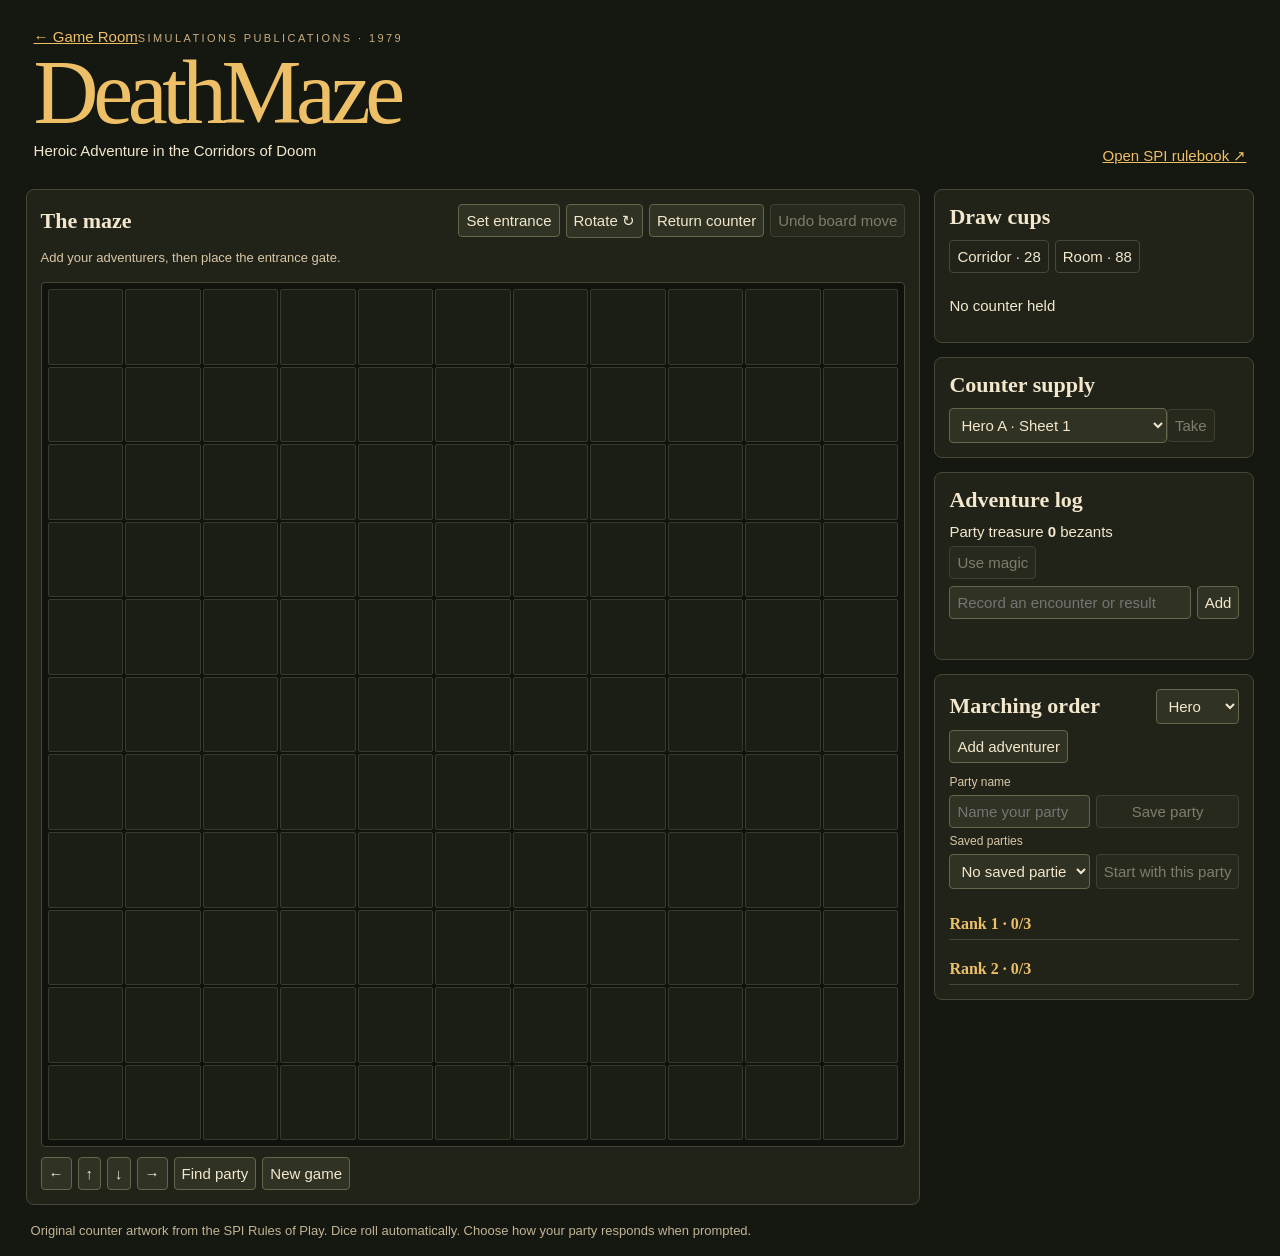
==== deathmaze/index.html @ 962af6fa "Hide routine DeathMaze exploration log messages" ====
<!doctype html>
<html lang="en">
<meta charset="utf-8">
<meta name="viewport" content="width=device-width,initial-scale=1">
<title>DeathMaze • Digital Tabletop</title>
<link rel="stylesheet" href="style.css?v=4">
<header><div><a href="../">← Game Room</a><span class="edition">SIMULATIONS PUBLICATIONS · 1979</span><h1>DeathMaze</h1><p>Heroic Adventure in the Corridors of Doom</p></div><a href="https://www.spigames.net/PDFv3/DeathMaze%20.pdf" target="_blank" rel="noopener">Open SPI rulebook ↗</a></header>
<main>
<section class="table">
<div class="toolbar"><h2>The maze</h2><button id="start">Set entrance</button><button id="rotate">Rotate ↻</button><button id="return">Return counter</button><button id="undo">Undo board move</button></div>
<p id="status" role="status"></p>
<div id="viewport"><div id="board" aria-label="Maze board"></div></div>
<div class="toolbar bottom"><button id="left" aria-label="Pan west">←</button><button id="up" aria-label="Pan north">↑</button><button id="down" aria-label="Pan south">↓</button><button id="right" aria-label="Pan east">→</button><button id="center">Find party</button><button id="reset">New game</button></div>
</section>
<aside>
<section><h2>Draw cups</h2><div id="cups" class="actions"></div><div id="held"></div></section>
<section><h2>Counter supply</h2><select id="supply" aria-label="Available counter"></select><button id="take">Take</button></section>
<section><h2>Adventure log</h2><p>Party treasure <strong id="party-treasure">0</strong> bezants</p><button id="magic">Use magic</button><form id="journal"><input id="note" aria-label="Adventure note" placeholder="Record an encounter or result" required><button>Add</button></form><ol id="log" aria-live="polite"></ol></section>
<section class="records"><div class="toolbar"><h2>Marching order</h2><select id="add-class" aria-label="New adventurer class"><option>Hero</option><option>Thief</option><option>Wizard</option></select><button id="add">Add adventurer</button></div><div class="party-roster">
  <label for="party-name">Party name</label>
  <input id="party-name" maxlength="60" autocomplete="off" placeholder="Name your party">
  <button id="save-party">Save party</button>
  <label for="saved-parties">Saved parties</label>
  <select id="saved-parties"></select>
  <button id="load-party">Start with this party</button>
  <p id="party-status" role="status"></p>
</div><div id="heroes"></div></section>
</aside>
</main>
<footer>Original counter artwork from the SPI Rules of Play. Dice roll automatically. Choose how your party responds when prompted.</footer>
<dialog id="decision" aria-labelledby="decision-title" aria-describedby="decision-detail">
  <h2 id="decision-title"></h2><p id="decision-detail"></p>
  <p id="decision-roll"></p><div id="decision-actions"></div>
</dialog>
<script src="adventure.js?v=2"></script>
<script src="game.js?v=5"></script>
</html>
---- deathmaze/style.css ----
:root{color-scheme:dark;font:15px "Trebuchet MS",sans-serif;background:#151711;color:#f3e8ce;--line:#464736;--gold:#edbf67;--panel:#212319}
*{box-sizing:border-box}body{margin:0}header,main,footer{width:min(1400px,96%);margin:auto}header{display:flex;justify-content:space-between;align-items:end;gap:16px;padding:28px 8px 24px}h1{font:clamp(48px,8vw,90px)/.92 Georgia,serif;margin:7px 0;color:var(--gold);letter-spacing:-.06em}h2{font:600 22px Georgia,serif;margin:0 0 10px}p{margin:6px 0}.edition{font-size:11px;letter-spacing:.22em;color:#c9ad7e}a{color:var(--gold)}main{display:grid;grid-template-columns:minmax(0,1fr) 320px;gap:14px}section{border:1px solid var(--line);background:var(--panel);padding:14px;border-radius:8px}aside{display:grid;align-content:start;gap:14px}.toolbar,.actions,form{display:flex;align-items:center;gap:6px;flex-wrap:wrap}.toolbar h2{margin:0 auto 0 0}.bottom{margin-top:10px}#status{min-height:2.5em;color:#d8c7a7;font-size:13px;padding:6px 0}button,input,select,textarea{font:inherit;color:inherit;background:#303223;border:1px solid #69654d;border-radius:4px;padding:7px}button{cursor:pointer}button:hover:not(:disabled),button:focus-visible{border-color:var(--gold);color:var(--gold)}button:disabled{opacity:.45;cursor:default}input,select,textarea{max-width:100%}#supply{width:75%}form{margin:7px 0}form input{flex:1;min-width:0}#log{padding-left:24px;max-height:190px;overflow:auto;color:#d6c6a8;font-size:13px}#viewport{overflow:auto;background:#10120e;border:1px solid var(--line);border-radius:4px}#board{min-width:560px;display:grid;grid-template-columns:repeat(11,1fr);gap:2px;padding:6px}.cell{position:relative;aspect-ratio:1;display:grid;place-items:center;padding:0;border:1px solid #383b2c;background:#1b1e15;border-radius:2px;min-width:0}.cell.entrance{outline:1px solid var(--gold);outline-offset:-1px}.cell.party::after{content:"PARTY";position:absolute;bottom:0;background:#edbf67;color:#20180e;font-size:9px;font-weight:bold;padding:2px 4px}.chit{display:inline-block;width:44px;height:44px;background-image:url(sheet.png);background-repeat:no-repeat;flex-shrink:0;border:1px solid #9a8152;border-radius:2px}.cell .chit{position:absolute;pointer-events:none}.cell .chit:nth-child(2){margin:13px 0 0 13px;scale:.67}.cell .chit:nth-child(n+3){margin:-14px 0 0 -14px;scale:.65}#held{margin-top:10px;display:flex;align-items:center;gap:8px;min-height:45px}.records{grid-column:1/-1}#heroes{display:grid;grid-template-columns:repeat(auto-fit,minmax(230px,1fr));gap:9px}.hero{border:1px solid var(--line);padding:10px;border-radius:5px;margin-top:10px}.hero label{display:grid;font-size:12px;gap:4px}.fields{display:grid;grid-template-columns:1fr 1fr;gap:7px}.hero .wide{grid-column:1/-1}.hero .actions{margin-top:8px}footer{padding:18px 5px;color:#c2b494;font-size:13px}@media(max-width:850px){main{grid-template-columns:1fr}header{align-items:start;flex-direction:column}}
.records #heroes{display:block}.rank>h3{margin:14px 0 0;padding:6px 0;border-bottom:1px solid var(--line);color:var(--gold);font:600 16px Georgia,serif}.hero h3{margin:0 0 6px}.hero>.fields{margin-top:8px}.gate{background:#34372d linear-gradient(90deg,transparent 0 12%,#d8b878 12% 88%,transparent 88%) center/100% 54% no-repeat;position:relative}.gate::after{content:"";position:absolute;inset:8px 15px;border:2px solid #271a0c;border-radius:7px 7px 0 0;background:repeating-linear-gradient(90deg,#3a2615 0 2px,transparent 2px 4px),repeating-linear-gradient(0deg,transparent 0 4px,#3a2615 4px 6px)}
.training{display:grid;gap:6px;margin-top:8px}.training select{min-width:0;flex:1}
.approach{background:#34372d linear-gradient(#d8b878,#d8b878) center/100% 54% no-repeat}.cell.move.open{border-color:#99c576;box-shadow:inset 0 0 0 2px #99c576;background:#314629}.cell.move.door{border-color:#edbf67;box-shadow:inset 0 0 0 2px #edbf67;background:#4f3c22}.cell.move::before{content:"";position:absolute;inset:2px;z-index:1;border:1px solid currentColor;pointer-events:none}.cell.move.open::before{color:#99c576}.cell.move.door::before{color:#edbf67}
#cups span{padding:7px;border:1px solid var(--line);border-radius:4px}.gate{background:#34372d linear-gradient(#d8b878,#d8b878) right center/55% 54% no-repeat}
#decision{width:min(540px,calc(100% - 28px));max-height:85vh;overflow:auto;border:1px solid #a38854;border-radius:8px;background:#212319;color:#f3e8ce;padding:22px;box-shadow:0 16px 64px #0009}#decision::backdrop{background:#090a07bb}#decision h2{color:var(--gold);margin:0 0 8px}#decision-roll{font-size:13px;color:#c9ad7e}#decision-actions{display:flex;flex-wrap:wrap;gap:8px;margin-top:15px}#decision-actions button{padding:10px}
.party-roster{display:grid;grid-template-columns:minmax(0,1fr) auto;gap:6px;margin-top:12px}.party-roster label,.party-roster p{grid-column:1/-1}.party-roster label{font-size:12px;color:#d8c7a7}.party-roster input,.party-roster select{min-width:0;width:100%}.party-roster p{font-size:12px;margin:0;color:var(--gold)}
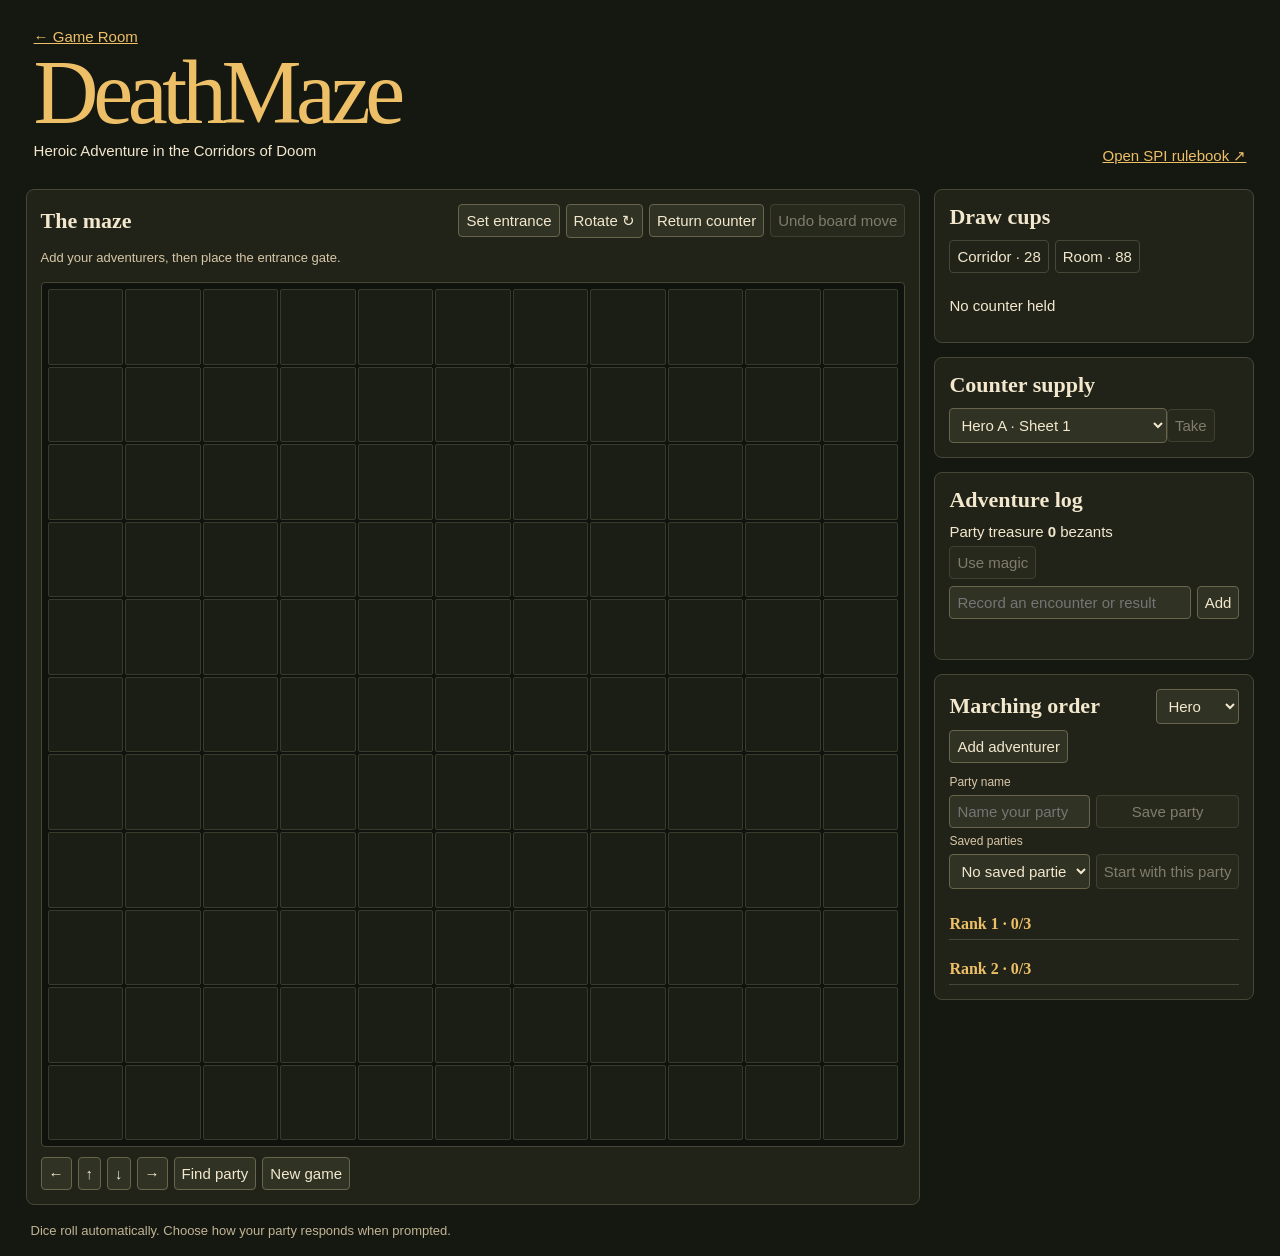
==== commit 107a0395: "Remove two DeathMaze attribution lines" ====
--- a/deathmaze/index.html
+++ b/deathmaze/index.html
@@ -4,7 +4,7 @@
 <meta name="viewport" content="width=device-width,initial-scale=1">
 <title>DeathMaze • Digital Tabletop</title>
 <link rel="stylesheet" href="style.css?v=4">
-<header><div><a href="../">← Game Room</a><span class="edition">SIMULATIONS PUBLICATIONS · 1979</span><h1>DeathMaze</h1><p>Heroic Adventure in the Corridors of Doom</p></div><a href="https://www.spigames.net/PDFv3/DeathMaze%20.pdf" target="_blank" rel="noopener">Open SPI rulebook ↗</a></header>
+<header><div><a href="../">← Game Room</a><h1>DeathMaze</h1><p>Heroic Adventure in the Corridors of Doom</p></div><a href="https://www.spigames.net/PDFv3/DeathMaze%20.pdf" target="_blank" rel="noopener">Open SPI rulebook ↗</a></header>
 <main>
 <section class="table">
 <div class="toolbar"><h2>The maze</h2><button id="start">Set entrance</button><button id="rotate">Rotate ↻</button><button id="return">Return counter</button><button id="undo">Undo board move</button></div>
@@ -27,7 +27,7 @@
 </div><div id="heroes"></div></section>
 </aside>
 </main>
-<footer>Original counter artwork from the SPI Rules of Play. Dice roll automatically. Choose how your party responds when prompted.</footer>
+<footer>Dice roll automatically. Choose how your party responds when prompted.</footer>
 <dialog id="decision" aria-labelledby="decision-title" aria-describedby="decision-detail">
   <h2 id="decision-title"></h2><p id="decision-detail"></p>
   <p id="decision-roll"></p><div id="decision-actions"></div>
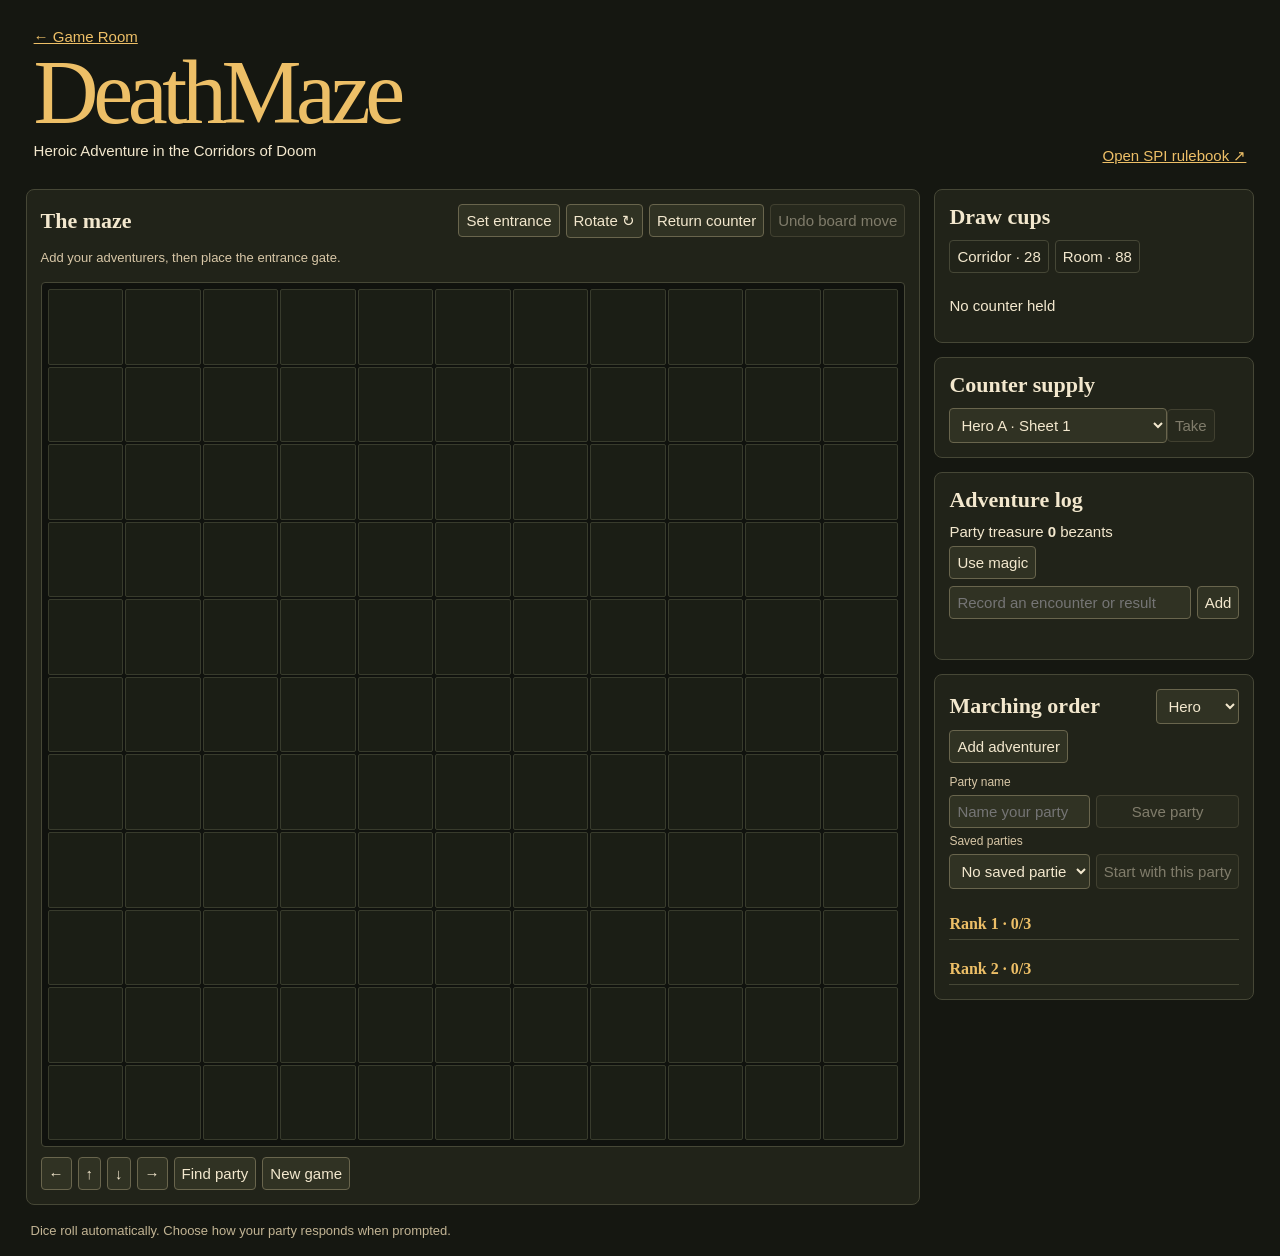
==== commit 80527ad4: "Add DeathMaze magic item identification and effects" ====
--- a/deathmaze/index.html
+++ b/deathmaze/index.html
@@ -3,7 +3,7 @@
 <meta charset="utf-8">
 <meta name="viewport" content="width=device-width,initial-scale=1">
 <title>DeathMaze • Digital Tabletop</title>
-<link rel="stylesheet" href="style.css?v=4">
+<link rel="stylesheet" href="style.css?v=8">
 <header><div><a href="../">← Game Room</a><h1>DeathMaze</h1><p>Heroic Adventure in the Corridors of Doom</p></div><a href="https://www.spigames.net/PDFv3/DeathMaze%20.pdf" target="_blank" rel="noopener">Open SPI rulebook ↗</a></header>
 <main>
 <section class="table">
@@ -32,6 +32,7 @@
   <h2 id="decision-title"></h2><p id="decision-detail"></p>
   <p id="decision-roll"></p><div id="decision-actions"></div>
 </dialog>
-<script src="adventure.js?v=2"></script>
-<script src="game.js?v=5"></script>
+<script src="items.js?v=1"></script>
+<script src="adventure.js?v=6"></script>
+<script src="game.js?v=10"></script>
 </html>
--- a/deathmaze/style.css
+++ b/deathmaze/style.css
@@ -6,3 +6,5 @@
 #cups span{padding:7px;border:1px solid var(--line);border-radius:4px}.gate{background:#34372d linear-gradient(#d8b878,#d8b878) right center/55% 54% no-repeat}
 #decision{width:min(540px,calc(100% - 28px));max-height:85vh;overflow:auto;border:1px solid #a38854;border-radius:8px;background:#212319;color:#f3e8ce;padding:22px;box-shadow:0 16px 64px #0009}#decision::backdrop{background:#090a07bb}#decision h2{color:var(--gold);margin:0 0 8px}#decision-roll{font-size:13px;color:#c9ad7e}#decision-actions{display:flex;flex-wrap:wrap;gap:8px;margin-top:15px}#decision-actions button{padding:10px}
 .party-roster{display:grid;grid-template-columns:minmax(0,1fr) auto;gap:6px;margin-top:12px}.party-roster label,.party-roster p{grid-column:1/-1}.party-roster label{font-size:12px;color:#d8c7a7}.party-roster input,.party-roster select{min-width:0;width:100%}.party-roster p{font-size:12px;margin:0;color:var(--gold)}
+.chit:not(.gate):not(.approach){background-size:2386.3636% 1845.4545%;background-position:var(--sprite-x) var(--sprite-y)}.cell .chit.segment{inset:0;width:100%;height:100%;border:0;border-radius:0;margin:0;scale:1}.cell .chit:not(.segment){z-index:1}.cell.party::after{z-index:2}.cell.move::before{z-index:2}.gate{background:#34372d linear-gradient(#fff,#fff) right center/55% 54% no-repeat}.approach{background:#34372d linear-gradient(#fff,#fff) center/100% 54% no-repeat}.training h4{margin:4px 0 0;color:var(--gold)}
+.cell.move.open{background:#314629;border-color:#99c576}.cell.move.door{background:#5d4f1b;border-color:#f7d44f;box-shadow:inset 0 0 0 2px #f7d44f}.cell.move.door::before{color:#f7d44f}.cell.move.locked{background:#5a2527;border-color:#f27572;box-shadow:inset 0 0 0 2px #f27572;cursor:not-allowed}.cell.move.locked::before{color:#f27572}
